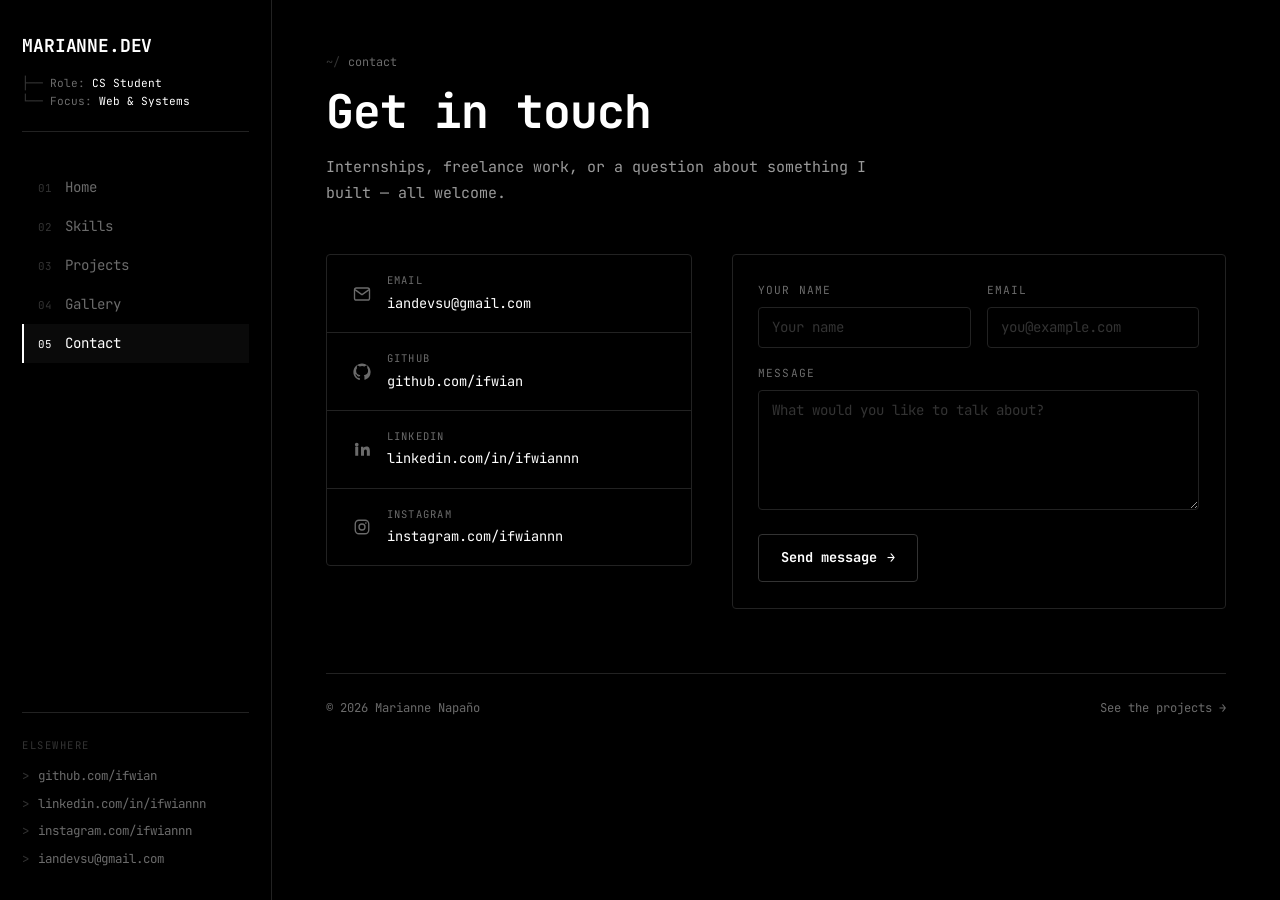
==== contact.html @ deeff0ac "Initial commit for PersonalWeb" ====
<!DOCTYPE html>
<html lang="en">
<head>
  <meta charset="UTF-8">
  <meta name="viewport" content="width=device-width, initial-scale=1.0">
  <title>Contact | Marianne Napaño</title>
  <meta name="description" content="Get in touch with Marianne Napaño about internships, freelance work, or a question about a project.">
  <link rel="icon" type="image/jpeg" href="images/portrait.jpg">
  <!-- Marks the page as JavaScript-enabled, so the CSS knows it is
       safe to hide the .reveal sections until they scroll into view. -->
  <script>document.documentElement.classList.add('js');</script>

  <link rel="preconnect" href="https://fonts.googleapis.com">
  <link rel="preconnect" href="https://fonts.gstatic.com" crossorigin>
  <link href="https://fonts.googleapis.com/css2?family=JetBrains+Mono:wght@400;500;600;700&display=swap" rel="stylesheet">

  <link rel="stylesheet" href="style.css?v=14">
</head>
<body>

  <!-- Stays off-screen until it is focused, so keyboard users can
       jump straight past the menu. -->
  <a href="#main" class="skip-link">Skip to content</a>

  <!-- The left sidebar. Always visible on desktop; on phones it
       slides in and out as a drawer (see script.js section 2). -->
  <aside class="sidebar" id="sidebar">
    <button class="side-close" aria-label="Close menu">&#10005;</button>

    <!-- The site name at the top of the sidebar, with the Role and
         Focus lines tucked underneath it.
         IMPORTANT: each .brand-node must stay on ONE line in this file.
         The CSS uses white-space: pre so the tree lines up, and a line
         break here would show up on the page. -->
    <div class="side-brand">
      <span class="brand-mark">MARIANNE.DEV</span>
      <div class="brand-tree">
        <span class="brand-node"><span class="brand-branch">├──</span> Role: <span class="brand-value">CS Student</span></span>
        <span class="brand-node"><span class="brand-branch">└──</span> Focus: <span class="brand-value">Web &amp; Systems</span></span>
      </div>
    </div>


    <!-- The five pages of the site, numbered like a table of contents.
         Each page marks its own link with aria-current="page", and that
         is what highlights it in the CSS. -->
    <nav class="side-nav" aria-label="Primary">
      <a href="index.html" class="side-link">
        <span class="side-num">01</span><span class="side-label">Home</span>
      </a>
      <a href="skills.html" class="side-link">
        <span class="side-num">02</span><span class="side-label">Skills</span>
      </a>
      <a href="projects.html" class="side-link">
        <span class="side-num">03</span><span class="side-label">Projects</span>
      </a>
      <a href="gallery.html" class="side-link">
        <span class="side-num">04</span><span class="side-label">Gallery</span>
      </a>
      <a href="contact.html" class="side-link" aria-current="page">
        <span class="side-num">05</span><span class="side-label">Contact</span>
      </a>
    </nav>

    <!-- Sits at the bottom of the sidebar because of margin-top: auto. -->
    <div class="side-foot">
      <span class="side-foot-label">Elsewhere</span>
      <a href="https://github.com/ifwian" target="_blank" rel="noopener noreferrer">github.com/ifwian</a>
      <a href="https://www.linkedin.com/in/ifwiannn/" target="_blank" rel="noopener noreferrer">linkedin.com/in/ifwiannn</a>
      <a href="https://www.instagram.com/ifwiannn/" target="_blank" rel="noopener noreferrer">instagram.com/ifwiannn</a>
      <a href="mailto:iandevsu@gmail.com">iandevsu@gmail.com</a>
    </div>
  </aside>

  <!-- Dimmed overlay behind the open drawer on phones. Tapping it
       closes the menu. -->
  <div class="scrim" aria-hidden="true"></div>

  <!-- Only appears on phones. The button is the hamburger: three
       empty spans styled into three bars by the CSS. -->
  <header class="topbar">
    <button class="menu-btn" aria-label="Open menu" aria-expanded="false" aria-controls="sidebar">
      <span></span><span></span><span></span>
    </button>
    <a href="index.html" class="topbar-brand">MARIANNE.DEV</a>
    <span class="topbar-path">contact</span>
  </header>

  <!-- The scrolling panel on the right. The id="main" is what the
       "Skip to content" link at the top of the page jumps to. -->
  <main class="main" id="main">
    <div class="page">

      <!-- Centres the content and caps its width. -->
      <div class="wrap">

        <!-- The block at the top of every page: breadcrumb, title,
             intro line. -->
        <header class="page-head reveal">
          <p class="path"><span>contact</span></p>
          <h1 class="page-title">Get in touch</h1>
          <p class="lede">
            Internships, freelance work, or a question about something I built —
            all welcome.
          </p>
        </header>

        <!-- Two columns: my contact details, then the form. -->
        <section class="contact-grid">
          <div class="contact-list reveal">
            <!-- Each row is a link with an inline SVG icon. The
                 icons are drawn in the browser, so there are no icon
                 files to load, and they follow the page's colours.
                 aria-hidden="true" hides them from screen readers,
                 which already have the text label beside them. -->
            <a href="mailto:iandevsu@gmail.com" class="contact-row">
              <svg viewBox="0 0 24 24" fill="none" stroke="currentColor" stroke-width="1.8" stroke-linecap="round" stroke-linejoin="round" aria-hidden="true">
                <rect x="2" y="4" width="20" height="16" rx="2.5"/>
                <path d="m3 6.5 8.4 6a1 1 0 0 0 1.2 0L21 6.5"/>
              </svg>
              <span>
                <span class="contact-label">Email</span>
                <span class="contact-value">iandevsu@gmail.com</span>
              </span>
            </a>

            <a href="https://github.com/ifwian" target="_blank" rel="noopener noreferrer" class="contact-row">
              <svg viewBox="0 0 24 24" fill="currentColor" aria-hidden="true">
                <path d="M12 .5C5.73.5.5 5.73.5 12c0 5.02 3.26 9.28 7.78 10.78.57.1.78-.25.78-.55v-2.15c-3.16.34-3.98-1.37-4.24-1.97-.14-.36-.75-1.48-1.28-1.78-.44-.24-1.06-.82-.02-.84.98-.01 1.68.9 1.91 1.28 1.12 1.88 2.91 1.35 3.62 1.02.11-.79.44-1.35.8-1.66-2.79-.32-5.7-1.4-5.7-6.19 0-1.36.49-2.48 1.28-3.36-.14-.32-.6-1.61.13-3.35 0 0 1.05-.34 3.44 1.28a11.86 11.86 0 0 1 6.26 0c2.39-1.62 3.44-1.28 3.44-1.28.73 1.74.27 3.03.13 3.35.8.88 1.28 1.99 1.28 3.36 0 4.8-2.92 5.87-5.71 6.18.45.39.84 1.15.84 2.33v3.45c0 .3.21.66.79.55A11.51 11.51 0 0 0 23.5 12C23.5 5.73 18.27.5 12 .5Z"/>
              </svg>
              <span>
                <span class="contact-label">GitHub</span>
                <span class="contact-value">github.com/ifwian</span>
              </span>
            </a>

            <a href="https://www.linkedin.com/in/ifwiannn/" target="_blank" rel="noopener noreferrer" class="contact-row">
              <svg viewBox="0 0 24 24" fill="currentColor" aria-hidden="true">
                <path d="M4.98 3.5a2.5 2.5 0 1 1 0 5 2.5 2.5 0 0 1 0-5ZM2.98 9h4v12h-4V9Zm7 0h3.83v1.64h.05c.53-1 1.85-2.06 3.8-2.06 4.07 0 4.82 2.68 4.82 6.16V21h-4v-5.36c0-1.28-.02-2.92-1.78-2.92-1.78 0-2.06 1.39-2.06 2.83V21h-4V9Z"/>
              </svg>
              <span>
                <span class="contact-label">LinkedIn</span>
                <span class="contact-value">linkedin.com/in/ifwiannn</span>
              </span>
            </a>

            <a href="https://www.instagram.com/ifwiannn/" target="_blank" rel="noopener noreferrer" class="contact-row">
              <svg viewBox="0 0 24 24" fill="none" stroke="currentColor" stroke-width="1.8" stroke-linecap="round" stroke-linejoin="round" aria-hidden="true">
                <rect x="3" y="3" width="18" height="18" rx="5"/>
                <circle cx="12" cy="12" r="4"/>
                <circle cx="17.2" cy="6.8" r="1.1" fill="currentColor" stroke="none"/>
              </svg>
              <span>
                <span class="contact-label">Instagram</span>
                <span class="contact-value">instagram.com/ifwiannn</span>
              </span>
            </a>
          </div>

          <!-- The contact form.
               The for="..." on each label matches the input's id, so
               clicking the label puts the cursor in that box.
               The empty <p class="error"> under each field is where
               script.js puts the error message. It is hidden by CSS
               until the .show class is added.
               novalidate turns off the browser's own pop-up
               messages so the form can use its own styling. -->
          <form id="contact-form" class="reveal" novalidate>
            <!-- Name and email share one row on desktop. -->
            <div class="form-row">
              <div class="field">
                <label for="name">Your name</label>
                <input type="text" id="name" name="name" placeholder="Your name" autocomplete="name">
                <p class="error" id="name-error"></p>
              </div>

              <div class="field">
                <label for="email">Email</label>
                <input type="email" id="email" name="email" placeholder="you@example.com" autocomplete="email">
                <p class="error" id="email-error"></p>
              </div>
            </div>

            <div class="field">
              <label for="message">Message</label>
              <textarea id="message" name="message" placeholder="What would you like to talk about?"></textarea>
              <p class="error" id="message-error"></p>
            </div>

            <!-- type="submit" is what makes clicking it run the
                 submit handler in script.js. -->
            <button type="submit" class="btn">Send message <span aria-hidden="true">→</span></button>
          </form>
        </section>

      </div>

      <!-- The <span id="year"> is filled in by script.js. -->
      <footer class="footer wrap">
        <span>&copy; <span id="year"></span> Marianne Napaño</span>
        <a href="projects.html">See the projects <span aria-hidden="true">&rarr;</span></a>
      </footer>

    </div>
  </main>

  <!-- One script for the whole site, loaded at the end of the body
       so the HTML is already parsed by the time it runs. -->
  <script src="script.js"></script>
</body>
</html>
---- style.css ----
/* ============================================================
   MARIANNE.DEV — main stylesheet
   ============================================================
   A plain, hand-written stylesheet. No framework, no build step.
   Just open any .html file in a browser and it renders.

   How the page is put together:
     - The <body> is a two-column grid: a fixed sidebar on the
       left, and the main content panel on the right.
     - Neither the page nor the body scrolls. The sidebar and the
       main panel each scroll on their own.
     - On narrow screens the sidebar becomes a slide-out drawer
       and a top bar appears with a hamburger button.
     - The whole design is black and white. Every colour comes
       from the custom properties in :root below, so changing the
       theme means editing that one block.

   TABLE OF CONTENTS
     1.  Theme variables
     2.  Reset and base element styles
     3.  Skip link
     4.  Sidebar
     5.  Top bar and mobile drawer
     6.  Main panel and page wrapper
     7.  Shared page pieces (titles, sections, cards)
     8.  Home page
     9.  Skills page
     10. Projects page
     11. Gallery page
     12. Contact page and form
     13. Footer
     14. Reveal-on-scroll animation
     15. Small screens
   ============================================================ */


/* ------------------------------------------------------------
   1. THEME VARIABLES
   ------------------------------------------------------------
   Custom properties (the --name part) are just named values we
   can reuse. Change a value here and every place that uses
   var(--name) updates too. */

:root {
  /* Colours — the entire palette. Greys only, no colour. */
  --bg: #000000;         /* page background */
  --panel: #0a0a0a;      /* card and sidebar-link background */
  --raised: #111111;     /* card background on hover */
  --text: #ffffff;       /* main text, and the hover fill */
  --dim: #9a9a9a;        /* secondary text (paragraphs) */
  --faint: #6b6b6b;      /* tertiary text (labels, captions) */
  --line: #222222;       /* borders and dividers */
  --line-2: #333333;     /* borders that get lighter on hover */

  /* Type */
  --font: 'JetBrains Mono', ui-monospace, 'SF Mono', Menlo, Consolas, monospace;

  /* Motion and shape */
  --ease: cubic-bezier(0.22, 1, 0.36, 1);
  --radius: 4px;

  /* Layout measurements */
  --sidebar: 272px;      /* width of the desktop sidebar */
  --gap: 1.25rem;        /* gap inside the card grids */
  --pad: 1.6rem;         /* padding inside cards and form */
}


/* ------------------------------------------------------------
   2. RESET AND BASE ELEMENT STYLES
   ------------------------------------------------------------
   The star (*) selector matches every element. This block removes
   the default browser spacing so the layout is predictable. */

* {
  margin: 0;
  padding: 0;
  box-sizing: border-box;
}

html {
  height: 100%;
}

/* Two columns: the sidebar, then everything else. The
   minmax(0, 1fr) means the right column takes the leftover width
   and is allowed to shrink below its content size. */
body {
  font-family: var(--font);
  font-size: 15px;
  line-height: 1.75;
  color: var(--text);
  background: var(--bg);
  height: 100%;
  display: grid;
  grid-template-columns: var(--sidebar) minmax(0, 1fr);
  overflow: hidden;
  -webkit-font-smoothing: antialiased;
}

h1, h2, h3 {
  line-height: 1.2;
  letter-spacing: -0.02em;
  font-weight: 700;
}

a {
  color: inherit;
  text-decoration: none;
}

img {
  display: block;
  max-width: 100%;
}

button {
  font: inherit;
  color: inherit;
  background: none;
  border: none;
  cursor: pointer;
}

/* Keyboard users get a visible outline. Mouse users don't see it
   because this only applies on :focus-visible. */
:focus-visible {
  outline: 2px solid var(--text);
  outline-offset: 2px;
}

/* Highlighted text (double-click a word). */
::selection {
  background: var(--text);
  color: var(--bg);
}


/* ------------------------------------------------------------
   3. SKIP LINK
   ------------------------------------------------------------
   Off-screen until it is focused, so keyboard and screen-reader
   users can jump past the sidebar straight to the content. */

.skip-link {
  position: absolute;
  left: -9999px;
  top: 0;
  z-index: 300;
  background: var(--text);
  color: var(--bg);
  font-size: 0.8rem;
  padding: 0.6rem 1rem;
}

.skip-link:focus {
  left: 0.5rem;
  top: 0.5rem;
}


/* ------------------------------------------------------------
   4. SIDEBAR
   ------------------------------------------------------------ */

.sidebar {
  position: relative;
  height: 100%;
  overflow-y: auto;
  overflow-x: hidden;
  display: flex;
  flex-direction: column;
  gap: 2.25rem;
  padding: 1.9rem 1.4rem;
  background: var(--bg);
  border-right: 1px solid var(--line);
  scrollbar-width: thin;
  scrollbar-color: var(--line-2) var(--bg);
}

/* Only used in the mobile drawer. Once the drawer slides over the
   top bar it covers the hamburger button that opened it, so it
   needs a close button of its own. Hidden on desktop. */
.side-close {
  display: none;
}

/* Firefox scrollbar. */
.sidebar::-webkit-scrollbar {
  width: 6px;
}

.sidebar::-webkit-scrollbar-thumb {
  background: var(--line-2);
  border-radius: 999px;
}

/* --- brand block --- */

/* The site name at the top of the sidebar, with the Role and Focus
   lines tucked underneath it. Deliberately no border or background
   here: these are quiet labels, not a panel. */
.side-brand {
  display: flex;
  flex-direction: column;
  gap: 0.8rem;
  padding-bottom: 1.3rem;
  border-bottom: 1px solid var(--line);
}

.brand-mark {
  font-size: 1.12rem;
  font-weight: 700;
  letter-spacing: -0.01em;
}

/* The two lines under the site name, shaped like a file tree:

       ├── Role: CS Student
       └── Focus: Web & Systems

   white-space: pre stops the browser collapsing the spaces that line
   the tree up. That is also why each .brand-node must stay on ONE
   line in the HTML - a line break in the source would show up on
   the page. Nothing here has a border or a background, so the lines
   read as plain quiet text. */
.brand-tree {
  display: flex;
  flex-direction: column;
  gap: 0.1rem;
}

.brand-node {
  white-space: pre;
  font-size: 0.7rem;
  line-height: 1.5;
  color: var(--faint);
}

/* The ├── and └── connectors, in the darkest grey so they draw the
   shape without competing with the words beside them. */
.brand-branch {
  color: var(--line-2);
}

/* The value after the label, e.g. "CS Student". */
.brand-value {
  color: var(--text);
}

/* --- navigation links --- */

.side-nav {
  display: flex;
  flex-direction: column;
}

/* One nav item: a number, then a label. The 2px transparent
   border on the left is the space the active-page white bar
   later fills in, so hovering never shifts the text sideways. */
.side-link {
  display: flex;
  align-items: baseline;
  gap: 0.8rem;
  padding: 0.45rem 0.7rem 0.45rem 0.85rem;
  font-size: 0.88rem;
  color: var(--faint);
  border-left: 2px solid transparent;
  transition: color 0.18s, background-color 0.18s, border-color 0.18s;
}

.side-link:hover {
  color: var(--text);
  background: var(--panel);
}

.side-num {
  font-size: 0.68rem;
  color: var(--line-2);
  font-variant-numeric: tabular-nums;
  transition: color 0.18s;
}

/* On hover the number brightens slightly, so the row reads as one
   unit instead of the label alone lighting up. */
.side-link:hover .side-num {
  color: var(--faint);
}

.side-label {
  flex: 1;
}

/* The page you are currently on. Each page's HTML marks its own
   link with aria-current="page", so this highlights itself with
   no JavaScript. */
.side-link[aria-current="page"] {
  color: var(--text);
  background: var(--panel);
  border-left-color: var(--text);
}

.side-link[aria-current="page"] .side-num {
  color: var(--text);
}

/* --- social links at the bottom --- */

/* margin-top: auto pushes this to the bottom of the sidebar
   because everything above it is a flex item. */
.side-foot {
  margin-top: auto;
  padding-top: 1.4rem;
  border-top: 1px solid var(--line);
  display: flex;
  flex-direction: column;
  gap: 0.35rem;
}

.side-foot-label {
  font-size: 0.66rem;
  text-transform: uppercase;
  letter-spacing: 0.14em;
  color: var(--line-2);
  margin-bottom: 0.35rem;
}

.side-foot a {
  display: flex;
  align-items: baseline;
  gap: 0.55rem;
  font-size: 0.78rem;
  color: var(--faint);
  transition: color 0.18s;
}

.side-foot a:hover {
  color: var(--text);
}

/* A ">" prompt in front of every social link. */
.side-foot a::before {
  content: ">";
  color: var(--line-2);
}

.side-foot a:hover::before {
  color: var(--text);
}


/* ------------------------------------------------------------
   5. TOP BAR AND MOBILE DRAWER
   ------------------------------------------------------------
   These three rules just hide the mobile-only pieces on desktop.
   They are turned on again in section 15 (Small screens). */

.topbar {
  display: none;
}

.scrim {
  display: none;
}


/* ------------------------------------------------------------
   6. MAIN PANEL AND PAGE WRAPPER
   ------------------------------------------------------------ */

/* The scrolling area on the right. */
.main {
  position: relative;
  height: 100%;
  overflow-y: auto;
  overflow-x: hidden;
  scrollbar-width: thin;
  scrollbar-color: var(--line-2) var(--bg);
}

.main::-webkit-scrollbar {
  width: 10px;
}

.main::-webkit-scrollbar-track {
  background: var(--bg);
}

.main::-webkit-scrollbar-thumb {
  background: var(--line-2);
  border: 3px solid var(--bg);
  border-radius: 999px;
}

.main::-webkit-scrollbar-thumb:hover {
  background: var(--faint);
}

.page {
  padding: 3.25rem 0 4.5rem;
}

/* Centres the content and stops it getting too wide to read.
   The 4rem is the space kept free at each edge. */
.wrap {
  width: min(100% - 4rem, 900px);
  margin: 0 auto;
}

/* The home page gets a wider measure. Its hero is two columns, so
   a 900px limit would squeeze the text into a narrow strip. */
.page-home .wrap {
  width: min(100% - 4rem, 1040px);
}


/* ------------------------------------------------------------
   7. SHARED PAGE PIECES
   ------------------------------------------------------------ */

.page-head {
  margin-bottom: 3rem;
}

.page-title {
  font-size: clamp(2rem, 5vw, 2.9rem);
  margin-bottom: 0.9rem;
}

/* The short intro paragraph under each page title.
   max-width in "ch" (character) units keeps line length readable
   regardless of font size. */
.lede {
  color: var(--dim);
  max-width: 62ch;
}

/* A link inside a paragraph: underlined with a border so it reads
   as a link without leaving the greyscale palette. */
.lede a {
  color: var(--text);
  border-bottom: 1px solid var(--line-2);
  transition: border-color 0.2s;
}

.lede a:hover {
  border-bottom-color: var(--text);
}

code {
  font-family: inherit;
  font-size: 0.92em;
  color: var(--text);
  background: var(--panel);
  border: 1px solid var(--line);
  border-radius: 3px;
  padding: 0.1em 0.4em;
}

/* The small breadcrumb line above a page title, e.g. ~/projects.
   The "::before" adds the "~/" part so the HTML stays clean. */
.path {
  display: flex;
  align-items: center;
  gap: 0.5rem;
  font-size: 0.74rem;
  color: var(--faint);
  margin-bottom: 0.7rem;
}

.path::before {
  content: "~/";
  color: var(--line-2);
}

.section {
  margin-bottom: 3.5rem;
}

.section:last-child {
  margin-bottom: 0;
}

/* The small uppercase heading above each block of content. */
.section-title {
  font-size: 0.74rem;
  text-transform: uppercase;
  letter-spacing: 0.16em;
  color: var(--faint);
  padding-bottom: 0.7rem;
  border-bottom: 1px solid var(--line);
  margin-bottom: 1.5rem;
}

/* The grey "02 —" in front of a numbered section title. Kept on its
   own rule so the numbers can be left out without touching the
   title styling. */
.section-index {
  color: var(--line-2);
}

/* A generic bordered card. Used for the Degree and Certifications
   blocks on the home page. */
.card {
  display: flex;
  flex-direction: column;
  background: var(--panel);
  border: 1px solid var(--line);
  border-radius: var(--radius);
  padding: var(--pad);
  transition: border-color 0.22s, transform 0.22s, background-color 0.22s;
}

.card:hover {
  border-color: var(--line-2);
  background: var(--raised);
  transform: translateY(-2px);
}

.card h3 {
  font-size: 1rem;
  margin-bottom: 0.35rem;
}

.card p {
  color: var(--dim);
  font-size: 0.88rem;
}

/* The `.btn` class is shared by all buttons. Details in section 8. */


/* ------------------------------------------------------------
   8. HOME PAGE
   ------------------------------------------------------------ */

.hero {
  padding-bottom: 3rem;
  margin-bottom: 3.25rem;
  border-bottom: 1px solid var(--line);
}

/* Two columns: the photo on the left, the name and text on the
   right. The left column matches the photo frame exactly, so there
   is no empty gap beside the image.

   align-items: start lines the two columns up along their top edges,
   so the photo starts level with the top of the name. Without it the
   grid would default to stretching, which is not what we want here. */
.hero-split {
  display: grid;
  grid-template-columns: 200px minmax(0, 1fr);
  align-items: start;
  gap: 2.5rem;
  margin-bottom: 2.75rem;
}

.hero-media {
  display: flex;
  flex-direction: column;
  gap: 0.7rem;
}

/* The frame around the profile photo, a rounded square at 200 x 200.

   The photo is 1024 x 1024, which is square as well, so the frame and
   the picture are the same shape. Nothing is cropped and nothing is
   padded out. (The 1px border takes a pixel off each edge, which
   leaves the inner box at 198 x 198 — still exactly square, so it
   still matches.)

   border-radius: 12px takes the sharp corners off, and overflow: hidden
   is what makes those rounded corners clip the photo as well, not just
   the outline.

   The frame and the photo are two separate things on purpose: this
   div owns the size, the outline and the corners, and the <img> inside
   it fills whatever space it is given, so the picture can never
   stretch or squash the frame.

   The border is 1px solid white, the same weight as the borders
   elsewhere on the site but the light colour instead of var(--line).
   var(--text) is #ffffff.

   The hero-split grid column above is the same width, so there is no
   empty gap beside the image. Keep the two numbers the same. */
.avatar-frame {
  width: 200px;
  height: 200px;
  border: 3px solid var(--text);
  border-radius: 12px;
  background: var(--panel);
  overflow: hidden;
  border-color:rgba(62, 58, 58, 0.9)
}

.avatar {
  display: block;
  width: 100%;
  height: 100%;
  object-fit: contain;
  object-position: center;
}

/* The small caption under the photo. Uppercased by CSS, so the text
   in the HTML stays lowercase. text-align: center centres it under
   the square frame rather than lining it up with the left edge. */
.hero-media-tag {
  font-size: 0.66rem;
  text-transform: uppercase;
  letter-spacing: 0.14em;
  text-align: center;
  color: var(--faint);
}

/* min-width: 0 lets the text column shrink instead of forcing the
   grid wider than the screen. */
.hero-body {
  min-width: 0;
}

.hero-name {
  font-size: clamp(1.9rem, 5.4vw, 2.85rem);
  margin-bottom: 0.55rem;
}

.hero-bio {
  color: var(--dim);
  max-width: 68ch;
  margin-bottom: 1.6rem;
}

.hero-actions {
  display: flex;
  flex-wrap: wrap;
  gap: 0.75rem;
}

/* --- buttons --- */

/* Every button on the site uses this one class.
   Normal state: black fill, hairline border, white text. The
   border is what makes a black button visible on a black page.
   Hover state: flips to a solid white block with black text. */
.btn {
  display: inline-flex;
  align-items: center;
  gap: 0.6rem;
  font-size: 0.85rem;
  font-weight: 700;
  padding: 0.7rem 1.4rem;
  background: var(--bg);
  border: 1px solid var(--line-2);
  border-radius: var(--radius);
  color: var(--text);
  transition: background-color 0.2s, color 0.2s, border-color 0.2s, transform 0.2s;
}

.btn:hover {
  background: var(--text);
  border-color: var(--text);
  color: var(--bg);
  transform: translateY(-1px);
}

/* --- "At a glance" grid --- */

/* A row of small labelled boxes: a key (small caps), a value
   (large), and an optional note. auto-fit + minmax makes the row
   reflow into as many equal columns as fit. */
.fact-grid {
  display: grid;
  grid-template-columns: repeat(auto-fit, minmax(210px, 1fr));
  gap: var(--gap);
}

.fact-card {
  display: flex;
  flex-direction: column;
  gap: 0.3rem;
  border: 1px solid var(--line);
  border-radius: var(--radius);
  background: var(--panel);
  padding: 1.1rem;
}

.fact-key {
  font-size: 0.62rem;
  text-transform: uppercase;
  letter-spacing: 0.14em;
  color: var(--faint);
}

.fact-value {
  font-size: 1.5rem;
  font-weight: 700;
  line-height: 1.2;
  letter-spacing: -0.02em;
}

.fact-note {
  font-size: 0.74rem;
  color: var(--dim);
}

/* --- tree cards (role & focus, stack & tools, currently) --- */

/* One component, used three times on the home page. Each card has a
   small grey title bar across the top, then a few lines of text
   arranged like a file tree:

       ├── Role: CS Student
       └── Tools: Git

   The box, the title bar and the lines are all plain elements. The
   only trick is white-space: pre on .tree-line, which stops the
   browser from collapsing the spaces that line the tree up. That is
   also why every .tree-line must stay on ONE line in the HTML - a
   line break in the source would show up in the output. */
.tree-card {
  border: 1px solid var(--line);
  border-radius: var(--radius);
  background: var(--panel);
  overflow: hidden;
}

/* The title bar. */
.tree-card-title {
  padding: 0.6rem 0.9rem;
  border-bottom: 1px solid var(--line);
  background: var(--bg);
  font-size: 0.64rem;
  text-transform: uppercase;
  letter-spacing: 0.16em;
  color: var(--faint);
}

/* The box the lines sit in. */
.tree-card-body {
  padding: 0.85rem 0.9rem;
}

/* One line: the connector, the label, then the value. */
.tree-line {
  white-space: pre;
  font-size: 0.78rem;
  line-height: 1.85;
  color: var(--dim);
}

/* The ├── and └── connectors, in the darkest grey so they draw the
   shape without competing with the words. */
.tree-branch {
  color: var(--line-2);
}

/* The label before the colon, e.g. "Role" or "Languages". */
.tree-key {
  color: var(--text);
  font-weight: 700;
}

/* A heading in the same style as .section-title but sitting
   inside a section, so it carries its own top margin. */
.sub-title {
  font-size: 0.74rem;
  text-transform: uppercase;
  letter-spacing: 0.16em;
  color: var(--faint);
  padding-bottom: 0.7rem;
  border-bottom: 1px solid var(--line);
  margin: 2rem 0 1.25rem;
}

/* --- "Background" cards --- */

.info-grid {
  display: grid;
  grid-template-columns: repeat(auto-fit, minmax(190px, 1fr));
  gap: var(--gap);
}

/* The subtitle line on a card: the one bold line under the title. */
.fact-what {
  font-weight: 700;
  font-size: 0.9rem;
  margin: 0.15rem 0;
}

/* The short note under a card's subtitle. The hairline above it
   keeps it a clear step below. */
.fact-note-text {
  font-size: 0.82rem;
  color: var(--dim);
  margin-top: 0.7rem;
  padding-top: 0.7rem;
  border-top: 1px solid var(--line);
}

/* --- small pill tags --- */

.tag-row {
  display: flex;
  flex-wrap: wrap;
  gap: 0.5rem;
}

.tag {
  font-size: 0.78rem;
  color: var(--dim);
  border: 1px solid var(--line);
  border-radius: 999px;
  padding: 0.3rem 0.85rem;
  transition: color 0.2s, border-color 0.2s;
}

.tag:hover {
  color: var(--text);
  border-color: var(--text);
}


/* ------------------------------------------------------------
   9. SKILLS PAGE
   ------------------------------------------------------------ */

/* minmax(170px, ...) is chosen so seven cards break into 4 + 3
   rows rather than leaving the seventh alone on its own row. */
.skills-grid {
  display: grid;
  grid-template-columns: repeat(auto-fit, minmax(170px, 1fr));
  gap: var(--gap);
}

.skill {
  background: var(--panel);
  border: 1px solid var(--line);
  border-radius: var(--radius);
  padding: 1.15rem 0.8rem;
  text-align: center;
  transition: border-color 0.22s, background-color 0.22s, transform 0.22s;
}

.skill:hover {
  border-color: var(--line-2);
  background: var(--raised);
  transform: translateY(-2px);
}

/* A short text symbol standing in for an icon, e.g. "</>" or "#". */
.skill-icon {
  display: block;
  font-size: 1.15rem;
  font-weight: 700;
  margin-bottom: 0.35rem;
}

.skill-name {
  font-size: 0.78rem;
  color: var(--dim);
}

/* The confidence label, e.g. "Daily" or "Learning". */
.skill-level {
  display: block;
  margin-top: 0.5rem;
  font-size: 0.66rem;
  text-transform: uppercase;
  letter-spacing: 0.1em;
  color: var(--faint);
}


/* ------------------------------------------------------------
   10. PROJECTS PAGE
   ------------------------------------------------------------ */

.project-list {
  display: flex;
  flex-direction: column;
  gap: 0.9rem;
}

/* One project: a thumbnail on the left, text on the right.
   Unlike the cards above, this one does not lift on hover. */
.project {
  display: flex;
  align-items: center;
  gap: 1.5rem;
  background: var(--panel);
  border: 1px solid var(--line);
  border-radius: var(--radius);
  padding: 1.1rem;
  transition: border-color 0.22s, background-color 0.22s;
}

.project:hover {
  border-color: var(--line-2);
  background: var(--raised);
}

/* The screenshot placeholder on the left of a project.
   flex: 0 0 200px stops it being squeezed by the text beside it.
   200 x 118 is the shape of the placeholder SVG, and object-fit:
   cover means a real screenshot can be any shape and still fill it. */
.project-thumb {
  flex: 0 0 200px;
  width: 200px;
  height: 118px;
  object-fit: cover;
  border: 1px solid var(--line);
  border-radius: 2px;
  background: var(--bg);
  transition: border-color 0.22s;
}

.project:hover .project-thumb {
  border-color: var(--line-2);
}

.project-body {
  flex: 1;
  min-width: 0;
}

/* The small "[ PROJECT_01 ]" label above a project title. */
.project-index {
  font-size: 0.66rem;
  letter-spacing: 0.1em;
  color: var(--faint);
  margin-bottom: 0.35rem;
}

/* The "[ View Code -> ]" link at the foot of a project. It is
   styled like a button but is only a link. */
.project-link {
  display: inline-block;
  margin-top: 0.9rem;
  font-size: 0.72rem;
  font-weight: 700;
  letter-spacing: 0.06em;
  color: var(--text);
  border: 1px solid var(--line-2);
  border-radius: var(--radius);
  padding: 0.4rem 0.85rem;
  transition: background-color 0.2s, color 0.2s, border-color 0.2s;
}

.project-link:hover {
  background: var(--text);
  border-color: var(--text);
  color: var(--bg);
}

/* Title on the left, tags and status on the right. */
.project-top {
  display: flex;
  align-items: center;
  justify-content: space-between;
  gap: 1rem;
  margin-bottom: 0.4rem;
}

.project-meta {
  display: flex;
  align-items: center;
  gap: 0.7rem;
}

/* Tighter version of .tag-row for inside a project row. */
.project-tags {
  gap: 0.4rem;
}

.project-tags .tag {
  font-size: 0.7rem;
  padding: 0.2rem 0.6rem;
}

/* The status pill, e.g. "In progress" or "Done". */
.badge {
  font-size: 0.62rem;
  font-weight: 700;
  text-transform: uppercase;
  letter-spacing: 0.08em;
  color: var(--dim);
  border: 1px solid var(--line-2);
  border-radius: 999px;
  padding: 0.2rem 0.6rem;
  white-space: nowrap;
}

/* A finished project gets the same inverted fill a button has on
   hover. The HTML marks it with data-state="done". */
.badge[data-state="done"] {
  color: var(--bg);
  background: var(--text);
  border-color: var(--text);
}

.project p {
  color: var(--dim);
  font-size: 0.87rem;
}


/* ------------------------------------------------------------
   11. GALLERY PAGE
   ------------------------------------------------------------ */

.gallery-grid {
  display: grid;
  grid-template-columns: repeat(auto-fill, minmax(230px, 1fr));
  gap: var(--gap);
}

/* One photo with a caption underneath. It is a <figure>, not a
   link — there is nothing to click — so hover only lightens the
   border instead of lifting. */
.shot {
  border: 1px solid var(--line);
  border-radius: var(--radius);
  background: var(--panel);
  overflow: hidden;
  transition: border-color 0.22s;
}

.shot:hover {
  border-color: var(--line-2);
}

/* aspect-ratio reserves the right shape before the file loads,
   so the grid does not jump around while images download. */
.shot img {
  width: 100%;
  aspect-ratio: 4 / 3;
  object-fit: cover;
}

.shot figcaption {
  display: flex;
  align-items: baseline;
  justify-content: space-between;
  gap: 0.75rem;
  padding: 0.7rem 0.9rem;
  border-top: 1px solid var(--line);
  font-size: 0.74rem;
  color: var(--dim);
}

/* The photo number, kept on a fixed width by tabular-nums so the
   numbers line up down the column. */
.shot-index {
  color: var(--line-2);
  font-size: 0.68rem;
  font-variant-numeric: tabular-nums;
}


/* ------------------------------------------------------------
   12. CONTACT PAGE AND FORM
   ------------------------------------------------------------ */

/* Two columns: the list of links, then the form. */
.contact-grid {
  display: grid;
  grid-template-columns: minmax(0, 0.85fr) minmax(0, 1.15fr);
  gap: 2.5rem;
  align-items: start;
}

.contact-list {
  border: 1px solid var(--line);
  border-radius: var(--radius);
  overflow: hidden;
}

.contact-row {
  display: flex;
  align-items: center;
  gap: 1rem;
  padding: 1rem var(--pad);
  transition: background-color 0.2s;
}

/* A hairline between rows, but not above the first one. */
.contact-row + .contact-row {
  border-top: 1px solid var(--line);
}

.contact-row:hover {
  background: var(--panel);
}

/* The inline SVG icons. They inherit colour from the row, and
   flex-shrink: 0 stops them being squashed by a long address. */
.contact-row svg {
  width: 18px;
  height: 18px;
  flex-shrink: 0;
  color: var(--faint);
}

.contact-label {
  display: block;
  font-size: 0.66rem;
  text-transform: uppercase;
  letter-spacing: 0.12em;
  color: var(--faint);
}

.contact-value {
  font-size: 0.85rem;
  word-break: break-all;
}

form {
  border: 1px solid var(--line);
  border-radius: var(--radius);
  padding: var(--pad);
}

/* Name and email sit side by side; the message field is full
   width on its own. */
.form-row {
  display: grid;
  grid-template-columns: 1fr 1fr;
  gap: 1rem;
}

.field {
  margin-bottom: 1rem;
}

.field label {
  display: block;
  font-size: 0.7rem;
  text-transform: uppercase;
  letter-spacing: 0.1em;
  color: var(--faint);
  margin-bottom: 0.4rem;
}

.field input,
.field textarea {
  width: 100%;
  font-family: inherit;
  font-size: 0.88rem;
  color: var(--text);
  background: var(--bg);
  border: 1px solid var(--line);
  border-radius: var(--radius);
  padding: 0.65rem 0.8rem;
  transition: border-color 0.2s, background-color 0.2s;
}

.field textarea {
  resize: vertical;
  min-height: 7.5rem;
}

.field input::placeholder,
.field textarea::placeholder {
  color: var(--line-2);
}

.field input:hover,
.field textarea:hover {
  border-color: var(--line-2);
}

.field input:focus,
.field textarea:focus {
  outline: none;
  border-color: var(--text);
}

/* A field that failed validation gets a dashed border. The
   JavaScript sets aria-invalid="true" when that happens. */
.field input[aria-invalid="true"],
.field textarea[aria-invalid="true"] {
  border-style: dashed;
  border-color: var(--text);
}

/* Error text is hidden until JavaScript adds the .show class. */
.error {
  display: none;
  font-size: 0.75rem;
  color: var(--text);
  margin-top: 0.3rem;
}

.error.show {
  display: block;
}

.error::before {
  content: "! ";
  color: var(--faint);
}


/* ------------------------------------------------------------
   13. FOOTER
   ------------------------------------------------------------ */

.footer {
  margin-top: 4rem;
  padding: 1.5rem 0 2.5rem;
  border-top: 1px solid var(--line);
  font-size: 0.76rem;
  color: var(--faint);
  display: flex;
  align-items: center;
  justify-content: space-between;
  gap: 1rem;
  flex-wrap: wrap;
}

.footer a:hover {
  color: var(--text);
}


/* ------------------------------------------------------------
   14. REVEAL ON SCROLL
   ------------------------------------------------------------
   Sections marked .reveal fade up as they scroll into view.

   These rules only apply when the page has a .js class on <html>,
   which a tiny script in each page's <head> adds. If JavaScript
   never runs, .js is never added, so the content stays visible
   instead of being stuck at opacity 0. */

/* Start state: invisible and nudged 12px down. */
.js .reveal {
  opacity: 0;
  transform: translateY(12px);
  transition: opacity 0.55s var(--ease), transform 0.55s var(--ease);
}

/* Final state, once the JavaScript adds .in. */
.js .reveal.in {
  opacity: 1;
  transform: none;
}

/* Respect the operating system's "reduce motion" setting: show
   everything immediately and turn off all animation. */
@media (prefers-reduced-motion: reduce) {
  *,
  *::before,
  *::after {
    animation: none !important;
    transition: none !important;
  }

  .js .reveal {
    opacity: 1;
    transform: none;
  }
}


/* ------------------------------------------------------------
   15. SMALL SCREENS
   ------------------------------------------------------------
   Everything below applies at 900px wide or less. On a phone the
   sidebar becomes a slide-out drawer, a top bar appears, and the
   two-column layouts stack into one. */

@media (max-width: 900px) {

  /* Drop the sidebar column; the drawer overlays instead. */
  body {
    grid-template-columns: minmax(0, 1fr);
  }

  /* --- top bar --- */

  .topbar {
    position: sticky;
    top: 0;
    z-index: 120;
    display: flex;
    align-items: center;
    gap: 1rem;
    padding: 0.8rem 1.1rem;
    background: var(--bg);
    border-bottom: 1px solid var(--line);
  }

  .topbar-brand {
    font-size: 1.05rem;
    font-weight: 700;
  }

  .topbar-path {
    margin-left: auto;
    font-size: 0.72rem;
    color: var(--faint);
  }

  .topbar-path::before {
    content: "~/";
    color: var(--line-2);
  }

  /* --- hamburger button ---
     Three stacked bars. Each is an empty <span> whose height and
     background are set here, so no image is needed. */
  .menu-btn {
    display: flex;
    flex-direction: column;
    justify-content: space-between;
    width: 22px;
    height: 14px;
    flex-shrink: 0;
  }

  .menu-btn span {
    display: block;
    height: 2px;
    background: var(--text);
    transition: transform 0.28s var(--ease), opacity 0.2s;
  }

  /* Open state: the script adds .nav-open to <body>, which slides
     the top and bottom bars together into an X and hides the
     middle one. */
  body.nav-open .menu-btn span:nth-child(1) {
    transform: translateY(6px) rotate(45deg);
  }

  body.nav-open .menu-btn span:nth-child(2) {
    opacity: 0;
  }

  body.nav-open .menu-btn span:nth-child(3) {
    transform: translateY(-6px) rotate(-45deg);
  }

  /* --- the drawer ---
     translateX(-100%) pushes it off-screen to the left. When
     .nav-open is on, transform: none slides it back in. */
  .sidebar {
    position: fixed;
    top: 0;
    bottom: 0;
    left: 0;
    width: min(82vw, 300px);
    z-index: 200;
    transform: translateX(-100%);
    transition: transform 0.3s var(--ease);
    box-shadow: 0 0 60px rgba(0, 0, 0, 0.9);
  }

  body.nav-open .sidebar {
    transform: none;
  }

  /* Close button, shown only inside the drawer. */
  .side-close {
    display: flex;
    align-items: center;
    justify-content: center;
    position: absolute;
    top: 1.5rem;
    right: 1.1rem;
    width: 30px;
    height: 30px;
    font-size: 0.9rem;
    color: var(--faint);
    border: 1px solid var(--line);
    border-radius: var(--radius);
    transition: color 0.18s, border-color 0.18s;
  }

  .side-close:hover {
    color: var(--text);
    border-color: var(--line-2);
  }

  /* --- dimmed overlay behind the open drawer --- */

  .scrim {
    display: block;
    position: fixed;
    inset: 0;
    z-index: 150;
    background: rgba(0, 0, 0, 0.65);
    opacity: 0;
    visibility: hidden;
    transition: opacity 0.3s var(--ease), visibility 0.3s;
  }

  body.nav-open .scrim {
    opacity: 1;
    visibility: visible;
  }

  /* --- stacking the page layouts --- */

  .page {
    padding: 2.25rem 0 3rem;
  }

  .wrap {
    width: min(100% - 2.5rem, 900px);
  }

  .page-home .wrap {
    width: min(100% - 2.5rem, 1040px);
  }

/* The hero stacks with the photo above the name, so the reading
     order stays portrait -> name -> bio.
     The photo frame is not resized here on purpose: it keeps its
     200 x 200 size on a phone as well as a desktop. A phone at
     320px wide still leaves 280px of content, so 200px fits. */
  .hero-split {
    grid-template-columns: minmax(0, 1fr);
    gap: 1.75rem;
  }

  .contact-grid {
    grid-template-columns: minmax(0, 1fr);
    gap: 1.75rem;
  }

  /* --- projects stack vertically --- */

  .project {
    flex-direction: column;
    align-items: stretch;
    gap: 1rem;
  }

  /* Full width on a phone. aspect-ratio repeats the 200 x 118 shape
     from the desktop rule so the placeholder is not distorted. */
  .project-thumb {
    flex: 0 0 auto;
    width: 100%;
    height: auto;
    aspect-ratio: 200 / 118;
  }

  .project-top {
    flex-direction: column;
    align-items: flex-start;
    gap: 0.5rem;
  }

  .project-meta {
    width: 100%;
    justify-content: space-between;
  }

  /* --- form goes to one field per row --- */

  .form-row {
    grid-template-columns: 1fr;
    gap: 0;
  }
}

/* Extra-narrow screens: the card grids drop to a single column so
   cards are not squeezed too small to read. */
@media (max-width: 520px) {
  .gallery-grid,
  .fact-grid {
    grid-template-columns: minmax(0, 1fr);
  }
}
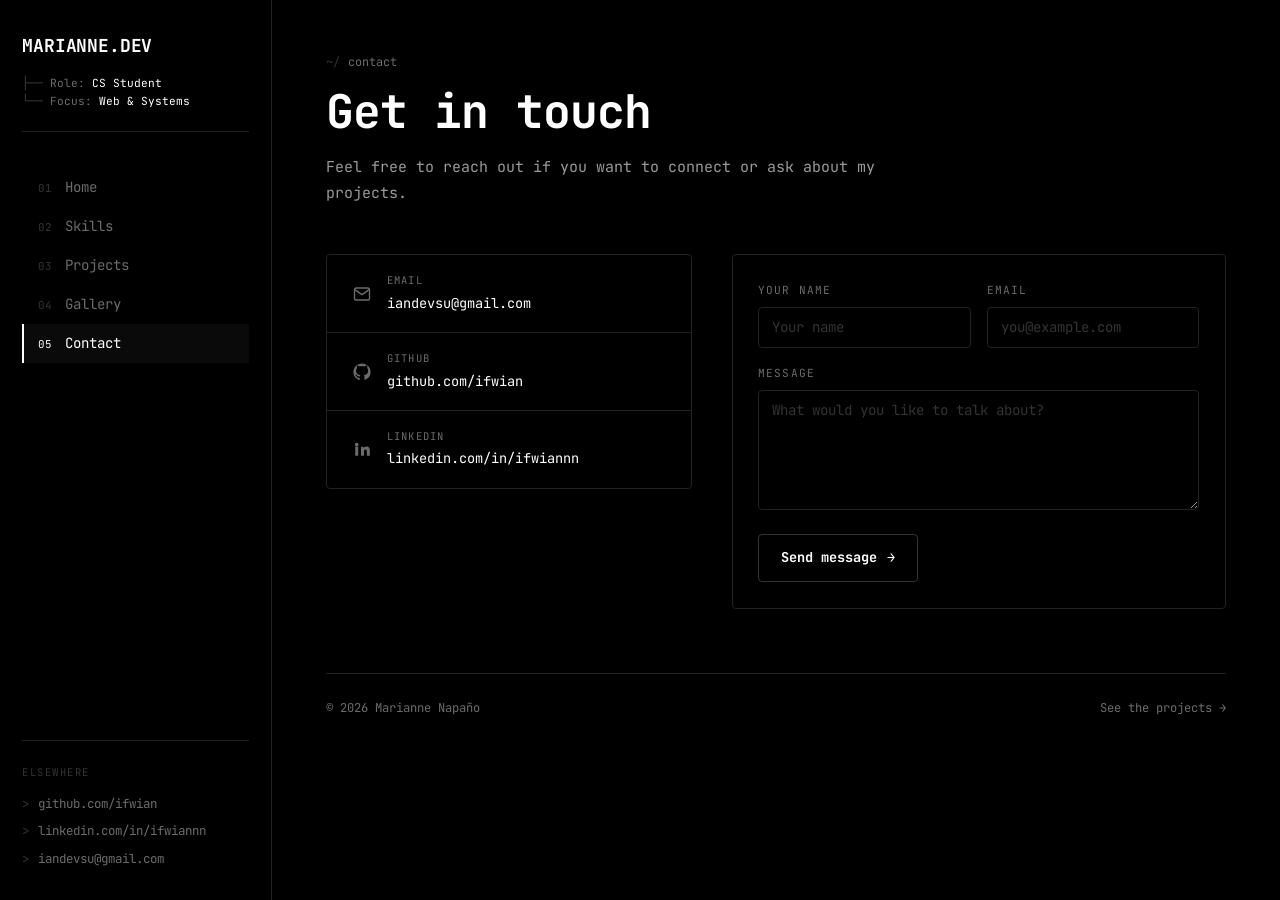
==== commit 216ddbb9: "Portfolio updates" ====
--- a/contact.html
+++ b/contact.html
@@ -5,7 +5,7 @@
   <meta name="viewport" content="width=device-width, initial-scale=1.0">
   <title>Contact | Marianne Napaño</title>
   <meta name="description" content="Get in touch with Marianne Napaño about internships, freelance work, or a question about a project.">
-  <link rel="icon" type="image/jpeg" href="images/portrait.jpg">
+  <link rel="icon" type="image/png" href="images/marianneid.png">
   <!-- Marks the page as JavaScript-enabled, so the CSS knows it is
        safe to hide the .reveal sections until they scroll into view. -->
   <script>document.documentElement.classList.add('js');</script>
@@ -14,7 +14,7 @@
   <link rel="preconnect" href="https://fonts.gstatic.com" crossorigin>
   <link href="https://fonts.googleapis.com/css2?family=JetBrains+Mono:wght@400;500;600;700&display=swap" rel="stylesheet">
 
-  <link rel="stylesheet" href="style.css?v=14">
+  <link rel="stylesheet" href="style.css?v=24">
 </head>
 <body>
 
@@ -67,7 +67,6 @@
       <span class="side-foot-label">Elsewhere</span>
       <a href="https://github.com/ifwian" target="_blank" rel="noopener noreferrer">github.com/ifwian</a>
       <a href="https://www.linkedin.com/in/ifwiannn/" target="_blank" rel="noopener noreferrer">linkedin.com/in/ifwiannn</a>
-      <a href="https://www.instagram.com/ifwiannn/" target="_blank" rel="noopener noreferrer">instagram.com/ifwiannn</a>
       <a href="mailto:iandevsu@gmail.com">iandevsu@gmail.com</a>
     </div>
   </aside>
@@ -100,8 +99,7 @@
           <p class="path"><span>contact</span></p>
           <h1 class="page-title">Get in touch</h1>
           <p class="lede">
-            Internships, freelance work, or a question about something I built —
-            all welcome.
+           Feel free to reach out if you want to connect or ask about my projects.
           </p>
         </header>
 
@@ -141,18 +139,6 @@
               <span>
                 <span class="contact-label">LinkedIn</span>
                 <span class="contact-value">linkedin.com/in/ifwiannn</span>
-              </span>
-            </a>
-
-            <a href="https://www.instagram.com/ifwiannn/" target="_blank" rel="noopener noreferrer" class="contact-row">
-              <svg viewBox="0 0 24 24" fill="none" stroke="currentColor" stroke-width="1.8" stroke-linecap="round" stroke-linejoin="round" aria-hidden="true">
-                <rect x="3" y="3" width="18" height="18" rx="5"/>
-                <circle cx="12" cy="12" r="4"/>
-                <circle cx="17.2" cy="6.8" r="1.1" fill="currentColor" stroke="none"/>
-              </svg>
-              <span>
-                <span class="contact-label">Instagram</span>
-                <span class="contact-value">instagram.com/ifwiannn</span>
               </span>
             </a>
           </div>
--- a/style.css
+++ b/style.css
@@ -1,46 +1,3 @@
-/* ============================================================
-   MARIANNE.DEV — main stylesheet
-   ============================================================
-   A plain, hand-written stylesheet. No framework, no build step.
-   Just open any .html file in a browser and it renders.
-
-   How the page is put together:
-     - The <body> is a two-column grid: a fixed sidebar on the
-       left, and the main content panel on the right.
-     - Neither the page nor the body scrolls. The sidebar and the
-       main panel each scroll on their own.
-     - On narrow screens the sidebar becomes a slide-out drawer
-       and a top bar appears with a hamburger button.
-     - The whole design is black and white. Every colour comes
-       from the custom properties in :root below, so changing the
-       theme means editing that one block.
-
-   TABLE OF CONTENTS
-     1.  Theme variables
-     2.  Reset and base element styles
-     3.  Skip link
-     4.  Sidebar
-     5.  Top bar and mobile drawer
-     6.  Main panel and page wrapper
-     7.  Shared page pieces (titles, sections, cards)
-     8.  Home page
-     9.  Skills page
-     10. Projects page
-     11. Gallery page
-     12. Contact page and form
-     13. Footer
-     14. Reveal-on-scroll animation
-     15. Small screens
-   ============================================================ */
-
-
-/* ------------------------------------------------------------
-   1. THEME VARIABLES
-   ------------------------------------------------------------
-   Custom properties (the --name part) are just named values we
-   can reuse. Change a value here and every place that uses
-   var(--name) updates too. */
-
 :root {
   /* Colours — the entire palette. Greys only, no colour. */
   --bg: #000000;         /* page background */
@@ -66,12 +23,6 @@
 }
 
 
-/* ------------------------------------------------------------
-   2. RESET AND BASE ELEMENT STYLES
-   ------------------------------------------------------------
-   The star (*) selector matches every element. This block removes
-   the default browser spacing so the layout is predictable. */
-
 * {
   margin: 0;
   padding: 0;
@@ -82,9 +33,7 @@
   height: 100%;
 }
 
-/* Two columns: the sidebar, then everything else. The
-   minmax(0, 1fr) means the right column takes the leftover width
-   and is allowed to shrink below its content size. */
+
 body {
   font-family: var(--font);
   font-size: 15px;
@@ -122,25 +71,18 @@
   cursor: pointer;
 }
 
-/* Keyboard users get a visible outline. Mouse users don't see it
-   because this only applies on :focus-visible. */
+
 :focus-visible {
   outline: 2px solid var(--text);
   outline-offset: 2px;
 }
 
-/* Highlighted text (double-click a word). */
+
 ::selection {
   background: var(--text);
   color: var(--bg);
 }
 
-
-/* ------------------------------------------------------------
-   3. SKIP LINK
-   ------------------------------------------------------------
-   Off-screen until it is focused, so keyboard and screen-reader
-   users can jump past the sidebar straight to the content. */
 
 .skip-link {
   position: absolute;
@@ -158,11 +100,6 @@
   top: 0.5rem;
 }
 
-
-/* ------------------------------------------------------------
-   4. SIDEBAR
-   ------------------------------------------------------------ */
-
 .sidebar {
   position: relative;
   height: 100%;
@@ -178,14 +115,11 @@
   scrollbar-color: var(--line-2) var(--bg);
 }
 
-/* Only used in the mobile drawer. Once the drawer slides over the
-   top bar it covers the hamburger button that opened it, so it
-   needs a close button of its own. Hidden on desktop. */
 .side-close {
   display: none;
 }
 
-/* Firefox scrollbar. */
+
 .sidebar::-webkit-scrollbar {
   width: 6px;
 }
@@ -195,11 +129,6 @@
   border-radius: 999px;
 }
 
-/* --- brand block --- */
-
-/* The site name at the top of the sidebar, with the Role and Focus
-   lines tucked underneath it. Deliberately no border or background
-   here: these are quiet labels, not a panel. */
 .side-brand {
   display: flex;
   flex-direction: column;
@@ -214,16 +143,6 @@
   letter-spacing: -0.01em;
 }
 
-/* The two lines under the site name, shaped like a file tree:
-
-       ├── Role: CS Student
-       └── Focus: Web & Systems
-
-   white-space: pre stops the browser collapsing the spaces that line
-   the tree up. That is also why each .brand-node must stay on ONE
-   line in the HTML - a line break in the source would show up on
-   the page. Nothing here has a border or a background, so the lines
-   read as plain quiet text. */
 .brand-tree {
   display: flex;
   flex-direction: column;
@@ -237,13 +156,12 @@
   color: var(--faint);
 }
 
-/* The ├── and └── connectors, in the darkest grey so they draw the
-   shape without competing with the words beside them. */
+
 .brand-branch {
   color: var(--line-2);
 }
 
-/* The value after the label, e.g. "CS Student". */
+
 .brand-value {
   color: var(--text);
 }
@@ -255,9 +173,7 @@
   flex-direction: column;
 }
 
-/* One nav item: a number, then a label. The 2px transparent
-   border on the left is the space the active-page white bar
-   later fills in, so hovering never shifts the text sideways. */
+
 .side-link {
   display: flex;
   align-items: baseline;
@@ -281,8 +197,7 @@
   transition: color 0.18s;
 }
 
-/* On hover the number brightens slightly, so the row reads as one
-   unit instead of the label alone lighting up. */
+
 .side-link:hover .side-num {
   color: var(--faint);
 }
@@ -291,9 +206,7 @@
   flex: 1;
 }
 
-/* The page you are currently on. Each page's HTML marks its own
-   link with aria-current="page", so this highlights itself with
-   no JavaScript. */
+
 .side-link[aria-current="page"] {
   color: var(--text);
   background: var(--panel);
@@ -304,10 +217,7 @@
   color: var(--text);
 }
 
-/* --- social links at the bottom --- */
-
-/* margin-top: auto pushes this to the bottom of the sidebar
-   because everything above it is a flex item. */
+
 .side-foot {
   margin-top: auto;
   padding-top: 1.4rem;
@@ -338,7 +248,7 @@
   color: var(--text);
 }
 
-/* A ">" prompt in front of every social link. */
+
 .side-foot a::before {
   content: ">";
   color: var(--line-2);
@@ -349,11 +259,7 @@
 }
 
 
-/* ------------------------------------------------------------
-   5. TOP BAR AND MOBILE DRAWER
-   ------------------------------------------------------------
-   These three rules just hide the mobile-only pieces on desktop.
-   They are turned on again in section 15 (Small screens). */
+
 
 .topbar {
   display: none;
@@ -364,11 +270,7 @@
 }
 
 
-/* ------------------------------------------------------------
-   6. MAIN PANEL AND PAGE WRAPPER
-   ------------------------------------------------------------ */
-
-/* The scrolling area on the right. */
+
 .main {
   position: relative;
   height: 100%;
@@ -400,23 +302,23 @@
   padding: 3.25rem 0 4.5rem;
 }
 
-/* Centres the content and stops it getting too wide to read.
-   The 4rem is the space kept free at each edge. */
 .wrap {
   width: min(100% - 4rem, 900px);
   margin: 0 auto;
 }
 
-/* The home page gets a wider measure. Its hero is two columns, so
-   a 900px limit would squeeze the text into a narrow strip. */
+
 .page-home .wrap {
   width: min(100% - 4rem, 1040px);
 }
 
 
-/* ------------------------------------------------------------
-   7. SHARED PAGE PIECES
-   ------------------------------------------------------------ */
+.page-projects .wrap {
+  width: min(100% - 4rem, 820px);
+}
+
+
+
 
 .page-head {
   margin-bottom: 3rem;
@@ -427,16 +329,13 @@
   margin-bottom: 0.9rem;
 }
 
-/* The short intro paragraph under each page title.
-   max-width in "ch" (character) units keeps line length readable
-   regardless of font size. */
+
 .lede {
   color: var(--dim);
   max-width: 62ch;
 }
 
-/* A link inside a paragraph: underlined with a border so it reads
-   as a link without leaving the greyscale palette. */
+
 .lede a {
   color: var(--text);
   border-bottom: 1px solid var(--line-2);
@@ -457,8 +356,7 @@
   padding: 0.1em 0.4em;
 }
 
-/* The small breadcrumb line above a page title, e.g. ~/projects.
-   The "::before" adds the "~/" part so the HTML stays clean. */
+
 .path {
   display: flex;
   align-items: center;
@@ -481,7 +379,7 @@
   margin-bottom: 0;
 }
 
-/* The small uppercase heading above each block of content. */
+
 .section-title {
   font-size: 0.74rem;
   text-transform: uppercase;
@@ -489,18 +387,15 @@
   color: var(--faint);
   padding-bottom: 0.7rem;
   border-bottom: 1px solid var(--line);
-  margin-bottom: 1.5rem;
-}
-
-/* The grey "02 —" in front of a numbered section title. Kept on its
-   own rule so the numbers can be left out without touching the
-   title styling. */
+  margin-bottom: 2%;
+}
+
+
 .section-index {
   color: var(--line-2);
 }
 
-/* A generic bordered card. Used for the Degree and Certifications
-   blocks on the home page. */
+
 .card {
   display: flex;
   flex-direction: column;
@@ -527,12 +422,7 @@
   font-size: 0.88rem;
 }
 
-/* The `.btn` class is shared by all buttons. Details in section 8. */
-
-
-/* ------------------------------------------------------------
-   8. HOME PAGE
-   ------------------------------------------------------------ */
+
 
 .hero {
   padding-bottom: 3rem;
@@ -540,13 +430,7 @@
   border-bottom: 1px solid var(--line);
 }
 
-/* Two columns: the photo on the left, the name and text on the
-   right. The left column matches the photo frame exactly, so there
-   is no empty gap beside the image.
-
-   align-items: start lines the two columns up along their top edges,
-   so the photo starts level with the top of the name. Without it the
-   grid would default to stretching, which is not what we want here. */
+
 .hero-split {
   display: grid;
   grid-template-columns: 200px minmax(0, 1fr);
@@ -561,50 +445,26 @@
   gap: 0.7rem;
 }
 
-/* The frame around the profile photo, a rounded square at 200 x 200.
-
-   The photo is 1024 x 1024, which is square as well, so the frame and
-   the picture are the same shape. Nothing is cropped and nothing is
-   padded out. (The 1px border takes a pixel off each edge, which
-   leaves the inner box at 198 x 198 — still exactly square, so it
-   still matches.)
-
-   border-radius: 12px takes the sharp corners off, and overflow: hidden
-   is what makes those rounded corners clip the photo as well, not just
-   the outline.
-
-   The frame and the photo are two separate things on purpose: this
-   div owns the size, the outline and the corners, and the <img> inside
-   it fills whatever space it is given, so the picture can never
-   stretch or squash the frame.
-
-   The border is 1px solid white, the same weight as the borders
-   elsewhere on the site but the light colour instead of var(--line).
-   var(--text) is #ffffff.
-
-   The hero-split grid column above is the same width, so there is no
-   empty gap beside the image. Keep the two numbers the same. */
 .avatar-frame {
   width: 200px;
-  height: 200px;
-  border: 3px solid var(--text);
+  aspect-ratio: 4 / 5;
+  border: 1px solid var(--text);
   border-radius: 12px;
   background: var(--panel);
   overflow: hidden;
-  border-color:rgba(62, 58, 58, 0.9)
-}
+}
+
 
 .avatar {
   display: block;
   width: 100%;
   height: 100%;
-  object-fit: contain;
+  object-fit: cover;
   object-position: center;
-}
-
-/* The small caption under the photo. Uppercased by CSS, so the text
-   in the HTML stays lowercase. text-align: center centres it under
-   the square frame rather than lining it up with the left edge. */
+  image-rendering: high-quality;
+}
+
+
 .hero-media-tag {
   font-size: 0.66rem;
   text-transform: uppercase;
@@ -613,8 +473,7 @@
   color: var(--faint);
 }
 
-/* min-width: 0 lets the text column shrink instead of forcing the
-   grid wider than the screen. */
+
 .hero-body {
   min-width: 0;
 }
@@ -636,12 +495,7 @@
   gap: 0.75rem;
 }
 
-/* --- buttons --- */
-
-/* Every button on the site uses this one class.
-   Normal state: black fill, hairline border, white text. The
-   border is what makes a black button visible on a black page.
-   Hover state: flips to a solid white block with black text. */
+
 .btn {
   display: inline-flex;
   align-items: center;
@@ -663,11 +517,7 @@
   transform: translateY(-1px);
 }
 
-/* --- "At a glance" grid --- */
-
-/* A row of small labelled boxes: a key (small caps), a value
-   (large), and an optional note. auto-fit + minmax makes the row
-   reflow into as many equal columns as fit. */
+
 .fact-grid {
   display: grid;
   grid-template-columns: repeat(auto-fit, minmax(210px, 1fr));
@@ -703,20 +553,7 @@
   color: var(--dim);
 }
 
-/* --- tree cards (role & focus, stack & tools, currently) --- */
-
-/* One component, used three times on the home page. Each card has a
-   small grey title bar across the top, then a few lines of text
-   arranged like a file tree:
-
-       ├── Role: CS Student
-       └── Tools: Git
-
-   The box, the title bar and the lines are all plain elements. The
-   only trick is white-space: pre on .tree-line, which stops the
-   browser from collapsing the spaces that line the tree up. That is
-   also why every .tree-line must stay on ONE line in the HTML - a
-   line break in the source would show up in the output. */
+
 .tree-card {
   border: 1px solid var(--line);
   border-radius: var(--radius);
@@ -735,12 +572,12 @@
   color: var(--faint);
 }
 
-/* The box the lines sit in. */
+
 .tree-card-body {
   padding: 0.85rem 0.9rem;
 }
 
-/* One line: the connector, the label, then the value. */
+
 .tree-line {
   white-space: pre;
   font-size: 0.78rem;
@@ -748,20 +585,17 @@
   color: var(--dim);
 }
 
-/* The ├── and └── connectors, in the darkest grey so they draw the
-   shape without competing with the words. */
+
 .tree-branch {
   color: var(--line-2);
 }
 
-/* The label before the colon, e.g. "Role" or "Languages". */
+
 .tree-key {
   color: var(--text);
   font-weight: 700;
 }
 
-/* A heading in the same style as .section-title but sitting
-   inside a section, so it carries its own top margin. */
 .sub-title {
   font-size: 0.74rem;
   text-transform: uppercase;
@@ -772,7 +606,7 @@
   margin: 2rem 0 1.25rem;
 }
 
-/* --- "Background" cards --- */
+
 
 .info-grid {
   display: grid;
@@ -780,15 +614,14 @@
   gap: var(--gap);
 }
 
-/* The subtitle line on a card: the one bold line under the title. */
+
 .fact-what {
   font-weight: 700;
   font-size: 0.9rem;
   margin: 0.15rem 0;
 }
 
-/* The short note under a card's subtitle. The hairline above it
-   keeps it a clear step below. */
+
 .fact-note-text {
   font-size: 0.82rem;
   color: var(--dim);
@@ -875,118 +708,436 @@
    10. PROJECTS PAGE
    ------------------------------------------------------------ */
 
-.project-list {
+/* --- the cards ------------------------------------------------
+
+   Each project is one card shaped like a small terminal window.
+
+   These replaced an earlier .project-list layout -- a single column
+   of rows, each with a thumbnail on the left -- which was rendering
+   the same five projects a second time underneath this grid. Its
+   markup and all of its rules are gone; only .badge survived, because
+   that class is not tied to the old layout.
+
+   Everything here is built from the same :root custom properties as
+   the rest of the site. There is no new colour anywhere. The tech
+   icons are inline SVG that inherits currentColor, which is why they
+   are greyscale too: the palette has no colour to tint them with. */
+
+/* The header above the grid: the ~/projects breadcrumb, the big
+   lowercase title, and the line underneath. */
+.pgrid-head {
+  margin-bottom: 1.15rem;
+}
+
+/* The lowercase display title. Same weight and tight tracking as
+   .page-title, but smaller: this is a section heading, not the
+   page's own h1. text-transform: lowercase lets the HTML stay
+   written as "Projects" while rendering as "projects". */
+.pgrid-title {
+  font-size: clamp(1.35rem, 2.8vw, 1.7rem);
+  font-weight: 700;
+  letter-spacing: -0.03em;
+  text-transform: lowercase;
+  margin-bottom: 0.4rem;
+}
+
+/* The subtitle. Plain roman, like every other paragraph on the site
+   -- it used to be italic, which made it the only slanted line in
+   the whole stylesheet, so it now matches .lede and .pcard-desc. */
+.pgrid-sub {
+  font-size: 0.83rem;
+  color: var(--dim);
+  max-width: 58ch;
+}
+
+/* The grid itself: two equal columns.
+
+   Two explicit columns rather than auto-fit, because the cards are
+   tall and a third column would make them too narrow to read the
+   role line and the title badge on one row. minmax(0, 1fr) (not
+   1fr) is what lets a column shrink below the width of the long
+   unbroken file path inside it.
+
+   The gap is set here rather than reusing var(--gap), because the
+   cards carry their own padding and the shared 1.25rem gap read as
+   too much air between them at this size. There is no margin-bottom:
+   nothing sits below the grid any more.
+
+   align-items: stretch is the CSS default for grid items, so it is
+   not strictly needed -- it is written out because it is the thing
+   that makes every card in a row the height of the tallest one, and
+   that is worth being explicit about. It matters for the lone card
+   in the last row: without it that card would shrink to its own
+   content, so all five would not be the same height. */
+.pgrid {
+  display: grid;
+  grid-template-columns: repeat(2, minmax(0, 1fr));
+  align-items: stretch;
+  gap: 0.9rem;
+}
+
+/* One card. A flex column so that .pcard-foot, which carries
+   margin-top: auto, is pushed to the bottom edge of every card no
+   matter how short or long the description above it is. That is what
+   keeps the footers in a straight line across the grid.
+
+   overflow: hidden is what clips the title bar's rounded corners to
+   the card's own rounded corners, so the bar reads as part of the
+   card rather than a rectangle sitting on top of it.
+
+   The radius is 6px rather than var(--radius), because a card this
+   size with a window bar on top needs slightly softer corners to
+   read as one card; at 4px the bar and the body look like two
+   separate boxes. */
+.pcard {
   display: flex;
   flex-direction: column;
-  gap: 0.9rem;
-}
-
-/* One project: a thumbnail on the left, text on the right.
-   Unlike the cards above, this one does not lift on hover. */
-.project {
-  display: flex;
-  align-items: center;
-  gap: 1.5rem;
   background: var(--panel);
   border: 1px solid var(--line);
-  border-radius: var(--radius);
-  padding: 1.1rem;
-  transition: border-color 0.22s, background-color 0.22s;
-}
-
-.project:hover {
+  border-radius: 6px;
+  overflow: hidden;
+  transition: border-color 0.22s, background-color 0.22s, transform 0.22s;
+}
+
+.pcard:hover {
   border-color: var(--line-2);
   background: var(--raised);
-}
-
-/* The screenshot placeholder on the left of a project.
-   flex: 0 0 200px stops it being squeezed by the text beside it.
-   200 x 118 is the shape of the placeholder SVG, and object-fit:
-   cover means a real screenshot can be any shape and still fill it. */
-.project-thumb {
-  flex: 0 0 200px;
-  width: 200px;
-  height: 118px;
+  transform: translateY(-2px);
+}
+
+/* The window title bar: dots on the left, file path on the right.
+
+   The top corners are rounded to match the card (5px against the
+   card's 6px, so the 1px border does not poke out) and the bottom
+   ones are square, because the bar sits directly on top of the card
+   body. The background is one step darker than the card -- var(--bg)
+   against the card's var(--panel) -- which is what makes it read as
+   a separate strip without needing a shadow. */
+.pcard-bar {
+  display: flex;
+  align-items: center;
+  justify-content: space-between;
+  gap: 0.5rem;
+  padding: 0.32rem 0.55rem;
+  background: var(--bg);
+  border-bottom: 1px solid var(--line);
+  border-radius: 5px 5px 0 0;
+}
+
+/* The three window dots. They are empty <i> elements: the size and
+   fill are set here so no image is needed. flex-shrink: 0 keeps them
+   from being squashed when the file path beside them is long. */
+.pcard-dots {
+  display: flex;
+  gap: 0.26rem;
+  flex-shrink: 0;
+}
+
+.pcard-dots i {
+  width: 6px;
+  height: 6px;
+  border-radius: 50%;
+  background: var(--line-2);
+  transition: background-color 0.22s;
+}
+
+/* On hover the dots brighten, so the bar reads as one unit with the
+   card rather than staying flat. */
+.pcard:hover .pcard-dots i {
+  background: var(--faint);
+}
+
+/* The file path, e.g. "projects/the-sifted-cafe".
+
+   overflow: hidden plus text-overflow: ellipsis is what stops a long
+   path pushing the card wider than its grid column on a narrow
+   screen -- the end just gets cut off with a "..." instead. */
+.pcard-path {
+  font-size: 0.55rem;
+  letter-spacing: 0.04em;
+  color: var(--faint);
+  white-space: nowrap;
+  overflow: hidden;
+  text-overflow: ellipsis;
+}
+
+/* The visual display area.
+
+   This is the dark panel. The dotted texture on it is the fallback
+   background, visible only on a project that has no screenshot yet
+   -- on every card that does have one, the screenshot covers the
+   panel edge to edge and hides it completely.
+
+   Every card's panel is the same height. That is the point of this
+   rule and it needs two things working together:
+
+     - position: relative, so the absolutely positioned screenshot
+       inside has this box to measure against.
+     - aspect-ratio with nothing in flow, so the height comes from
+       the width and the width is the same for every card (the grid
+       columns are equal fractions).
+
+   The screenshot is deliberately NOT in flow. An earlier version had
+   it as a normal grid item with height: 100%, which does not work
+   here: align-items: center means the image is not stretched, so its
+   height: 100% resolves against an auto-sized row and comes out
+   indefinite. The browser then falls back to the image's own aspect
+   ratio scaled to its width -- and the screenshots are not all the
+   same shape. reservation.png is 1120x795 (1.41) while thesifted.png
+   is 1917x911 (2.10), so Reservation System rendered noticeably
+   taller than its neighbour. Taking the image out of flow fixes it
+   for good: it can no longer influence the height of anything.
+
+   There is no padding here and the screenshot below has no inset, so
+   the image sits flush against the card edges with nothing showing
+   round it -- no frame, no empty background, nothing letterboxed.
+   Earlier versions left a 0.45rem gap on all four sides to let the
+   dotted texture show as a border, but on a black card that read as
+   dead space around the picture rather than as a deliberate frame.
+   The only line under the image is this panel's own border-bottom.
+
+   overflow: hidden is belt and braces: if an image ever does end up
+   larger than the panel, it is clipped rather than bleeding over the
+   card below. It also means the screenshot picks up the card's 6px
+   rounded corners for free, so the image needs no radius of its own.
+
+   Flex rather than grid here, with the two alignment properties
+   written out longhand rather than as place-items. Both centre the
+   .pcard-mark fallback identically -- but note they have NO effect on
+   the screenshot, which is absolutely positioned and so is not a
+   flex item. Do not expect align-items to be what centres the image;
+   inset: 0 below is. That distinction is the whole fix, and it is
+   easy to undo by accident if the image is ever moved back into
+   normal flow. */
+.pcard-media {
+  position: relative;
+  display: flex;
+  align-items: center;
+  justify-content: center;
+  aspect-ratio: 16 / 9;
+  background-color: var(--bg);
+  background-image: radial-gradient(var(--line) 1px, transparent 1px);
+  background-size: 10px 10px;
+  border-bottom: 1px solid var(--line);
+  overflow: hidden;
+}
+
+/* The screenshot inside the panel.
+
+   position: absolute with inset: 0 makes the box exactly the size of
+   the panel -- never derived from the image's own proportions, so
+   the image can be any shape and still land on the same frame. width
+   and height stay auto so the insets do the sizing.
+
+   object-fit: cover then fills that box while keeping the image's
+   own proportions, cropping whichever axis is too long. DO NOT change
+   this to contain: cover fills the box edge to edge so there are
+   never any bars, whereas contain is the setting that CREATES them,
+   fitting the whole image inside and leaving the leftover showing
+   the black panel behind.
+
+   Because every screenshot has been cropped to exactly 16:9 to match
+   this panel's aspect-ratio, cover happens to lose nothing at all --
+   each card shows its screenshot whole, filling the panel.
+
+   No border and no border-radius here on purpose. With inset: 0 the
+   image touches the card edges, so an outline would just trace the
+   card's own edge, and overflow: hidden on .pcard-media already
+   rounds the corners.
+
+   object-position is written out even though 50% 50% is the initial
+   value, because this is the rule that decides WHICH slice of the
+   screenshot survives any crop, and leaving it implicit is how the
+   framing drifts. It is the one thing here worth overriding per card
+   -- set object-position on that card's .pcard-shot to 50% 0 (top),
+   50% 100% (bottom), or a percentage pair. */
+.pcard-shot {
+  position: absolute;
+  inset: 0;
+  width: auto;
+  height: auto;
   object-fit: cover;
-  border: 1px solid var(--line);
-  border-radius: 2px;
-  background: var(--bg);
-  transition: border-color 0.22s;
-}
-
-.project:hover .project-thumb {
-  border-color: var(--line-2);
-}
-
-.project-body {
+  object-position: 50% 50%;
+}
+
+/* The fallback for a project with no screenshot yet: a large
+   technology mark centred on the dotted panel. The SVGs inherit
+   colour from here, so they are greyscale like the rest of the site
+   and cannot be recoloured without editing this one rule.
+
+   It sits at the faintest grey and brightens on hover, the same way
+   .pcard-dots do. It is centred by .pcard-media's flex alignment,
+   which unlike the screenshot IS a real flow child. */
+.pcard-mark {
+  display: grid;
+  place-items: center;
+  color: var(--line-2);
+  transition: color 0.22s;
+}
+
+.pcard:hover .pcard-mark {
+  color: var(--faint);
+}
+
+.pcard-mark svg {
+  width: 34px;
+  height: 34px;
+}
+
+/* The text block. flex: 1 makes it absorb the leftover height so the
+   foot below it is pushed down, and min-width: 0 lets it shrink
+   rather than force the card wider. */
+.pcard-body {
   flex: 1;
   min-width: 0;
-}
-
-/* The small "[ PROJECT_01 ]" label above a project title. */
-.project-index {
-  font-size: 0.66rem;
-  letter-spacing: 0.1em;
-  color: var(--faint);
-  margin-bottom: 0.35rem;
-}
-
-/* The "[ View Code -> ]" link at the foot of a project. It is
-   styled like a button but is only a link. */
-.project-link {
+  padding: 0.55rem 0.65rem 0.6rem;
+}
+
+/* Title on the left, status pill on the right. align-items: baseline
+   would be wrong here -- the pill has a border and padding, so
+   centring it against the cap height is what lines it up with the
+   title. */
+.pcard-head {
+  display: flex;
+  align-items: center;
+  justify-content: space-between;
+  gap: 0.45rem;
+  margin-bottom: 0.1rem;
+}
+
+.pcard-title {
+  font-size: 0.82rem;
+  letter-spacing: -0.02em;
+}
+
+/* The uppercase role line under the title, e.g. "DATABASE &
+   BACKEND DEVELOPER". Same treatment as every other small label on
+   the site (.fact-key, .contact-label, .field label). */
+.pcard-role {
+  font-size: 0.53rem;
+  text-transform: uppercase;
+  letter-spacing: 0.12em;
+  color: var(--faint);
+}
+
+/* The blurb.
+
+   min-height is the whole point of this rule. Without it, two cards
+   whose blurbs wrap to a different number of lines end up different
+   heights, and the row stops lining up. The box is reserved at a
+   fixed four lines, which is what the longest blurb currently wraps
+   to at this column width, so a shorter blurb leaves clean empty
+   space at the bottom of its own box instead of shrinking the card.
+
+   1.7em is the line-height below, multiplied by 4. Writing it this
+   way means the two cannot drift apart: change line-height or
+   font-size and the reserved box follows automatically.
+
+   NOTE: that count is coupled to the copy. If you lengthen the
+   longest blurb past four lines, raise this number to match, or the
+   card will overflow instead of reserving room for it.
+
+   -webkit-line-clamp is the hard ceiling on top of that. Nothing
+   should reach it at the moment -- it is there so that a much longer
+   blurb added later cannot break the row alignment, and would be
+   trimmed with an ellipsis instead. To let a longer blurb through,
+   raise both this number and the line-clamp together. */
+.pcard-desc {
+  color: var(--dim);
+  font-size: 0.74rem;
+  line-height: 1.7;
+  min-height: calc(1.7em * 4);
+  margin-top: 0.38rem;
+  display: -webkit-box;
+  -webkit-box-orient: vertical;
+  -webkit-line-clamp: 5;
+  overflow: hidden;
+}
+
+/* The row of technology tags. These are the same .tag pills used on
+   the home page and the skills page, restyled slightly smaller so a
+   row of four fits under a blurb without wrapping.
+
+   It is a <ul> because it is a list of items; list-style: none is
+   what removes the bullets (the reset already zeroes the padding). */
+.pcard-stack {
+  display: flex;
+  flex-wrap: wrap;
+  gap: 0.25rem;
+  margin-top: 0.48rem;
+  list-style: none;
+}
+
+/* The tighter version of .tag used inside a card. The hover rule is
+   inherited from .tag, so a tag still brightens and gains a white
+   border on hover -- these are links-looking pills but not links,
+   matching how .tag behaves everywhere else on the site. */
+.pcard-stack .tag {
+  font-size: 0.56rem;
+  padding: 0.08rem 0.42rem;
+}
+
+/* The footer: a hairline, then the status line on the left and the
+   action on the right.
+
+   margin-top: auto does the real work here. The card is a flex
+   column, so this pushes the footer to the bottom of every card and
+   the footers line up across the row even when the descriptions above
+   them are different lengths. */
+.pcard-foot {
+  margin-top: auto;
+  display: flex;
+  align-items: center;
+  justify-content: space-between;
+  gap: 0.45rem;
+  padding: 0.38rem 0.65rem;
+  border-top: 1px solid var(--line);
+}
+
+/* The "NO LIVE URL YET" line. var(--line-2) is the darkest grey,
+   which is right for a note that is not asking to be clicked. */
+.pcard-state {
+  font-size: 0.53rem;
+  text-transform: uppercase;
+  letter-spacing: 0.12em;
+  color: var(--line-2);
+  white-space: nowrap;
+}
+
+/* The action button, e.g. "View Code". Styled like a small version
+   of .btn: hairline border, and a solid white fill on hover. It is
+   only a link, so it is set inline-block rather than flex. */
+.pcard-link {
   display: inline-block;
-  margin-top: 0.9rem;
-  font-size: 0.72rem;
+  font-size: 0.58rem;
   font-weight: 700;
-  letter-spacing: 0.06em;
+  text-transform: uppercase;
+  letter-spacing: 0.08em;
   color: var(--text);
   border: 1px solid var(--line-2);
   border-radius: var(--radius);
-  padding: 0.4rem 0.85rem;
+  padding: 0.24rem 0.5rem;
+  white-space: nowrap;
   transition: background-color 0.2s, color 0.2s, border-color 0.2s;
 }
 
-.project-link:hover {
+.pcard-link:hover {
   background: var(--text);
   border-color: var(--text);
   color: var(--bg);
 }
 
-/* Title on the left, tags and status on the right. */
-.project-top {
-  display: flex;
-  align-items: center;
-  justify-content: space-between;
-  gap: 1rem;
-  margin-bottom: 0.4rem;
-}
-
-.project-meta {
-  display: flex;
-  align-items: center;
-  gap: 0.7rem;
-}
-
-/* Tighter version of .tag-row for inside a project row. */
-.project-tags {
-  gap: 0.4rem;
-}
-
-.project-tags .tag {
-  font-size: 0.7rem;
-  padding: 0.2rem 0.6rem;
-}
-
-/* The status pill, e.g. "In progress" or "Done". */
+/* The status pill, e.g. "In progress" or "Done". Sits on the title
+   row of every card. */
 .badge {
-  font-size: 0.62rem;
+  font-size: 0.55rem;
   font-weight: 700;
   text-transform: uppercase;
   letter-spacing: 0.08em;
   color: var(--dim);
   border: 1px solid var(--line-2);
   border-radius: 999px;
-  padding: 0.2rem 0.6rem;
+  padding: 0.1rem 0.45rem;
   white-space: nowrap;
 }
 
@@ -996,11 +1147,6 @@
   color: var(--bg);
   background: var(--text);
   border-color: var(--text);
-}
-
-.project p {
-  color: var(--dim);
-  font-size: 0.87rem;
 }
 
 
@@ -1414,10 +1560,14 @@
     width: min(100% - 2.5rem, 1040px);
   }
 
+  .page-projects .wrap {
+    width: min(100% - 2.5rem, 820px);
+  }
+
 /* The hero stacks with the photo above the name, so the reading
      order stays portrait -> name -> bio.
      The photo frame is not resized here on purpose: it keeps its
-     200 x 200 size on a phone as well as a desktop. A phone at
+     200 x 250 size on a phone as well as a desktop. A phone at
      320px wide still leaves 280px of content, so 200px fits. */
   .hero-split {
     grid-template-columns: minmax(0, 1fr);
@@ -1429,32 +1579,19 @@
     gap: 1.75rem;
   }
 
-  /* --- projects stack vertically --- */
-
-  .project {
-    flex-direction: column;
-    align-items: stretch;
-    gap: 1rem;
-  }
-
-  /* Full width on a phone. aspect-ratio repeats the 200 x 118 shape
-     from the desktop rule so the placeholder is not distorted. */
-  .project-thumb {
-    flex: 0 0 auto;
-    width: 100%;
-    height: auto;
-    aspect-ratio: 200 / 118;
-  }
-
-  .project-top {
-    flex-direction: column;
-    align-items: flex-start;
-    gap: 0.5rem;
-  }
-
-  .project-meta {
-    width: 100%;
-    justify-content: space-between;
+  /* --- project card grid drops to one column ---
+
+     The cards carry a window bar with a file path and a footer with
+     two items on it, so they need more width than the .skill cards
+     do. At two columns this screen would leave roughly 400px per
+     card, which starts truncating the path and squeezing the footer,
+     so they stack to a single column from here down.
+
+     This sits in the 900px block rather than getting its own query
+     because it is the same "go to one column" decision as the
+     layouts above it. */
+  .pgrid {
+    grid-template-columns: minmax(0, 1fr);
   }
 
   /* --- form goes to one field per row --- */
